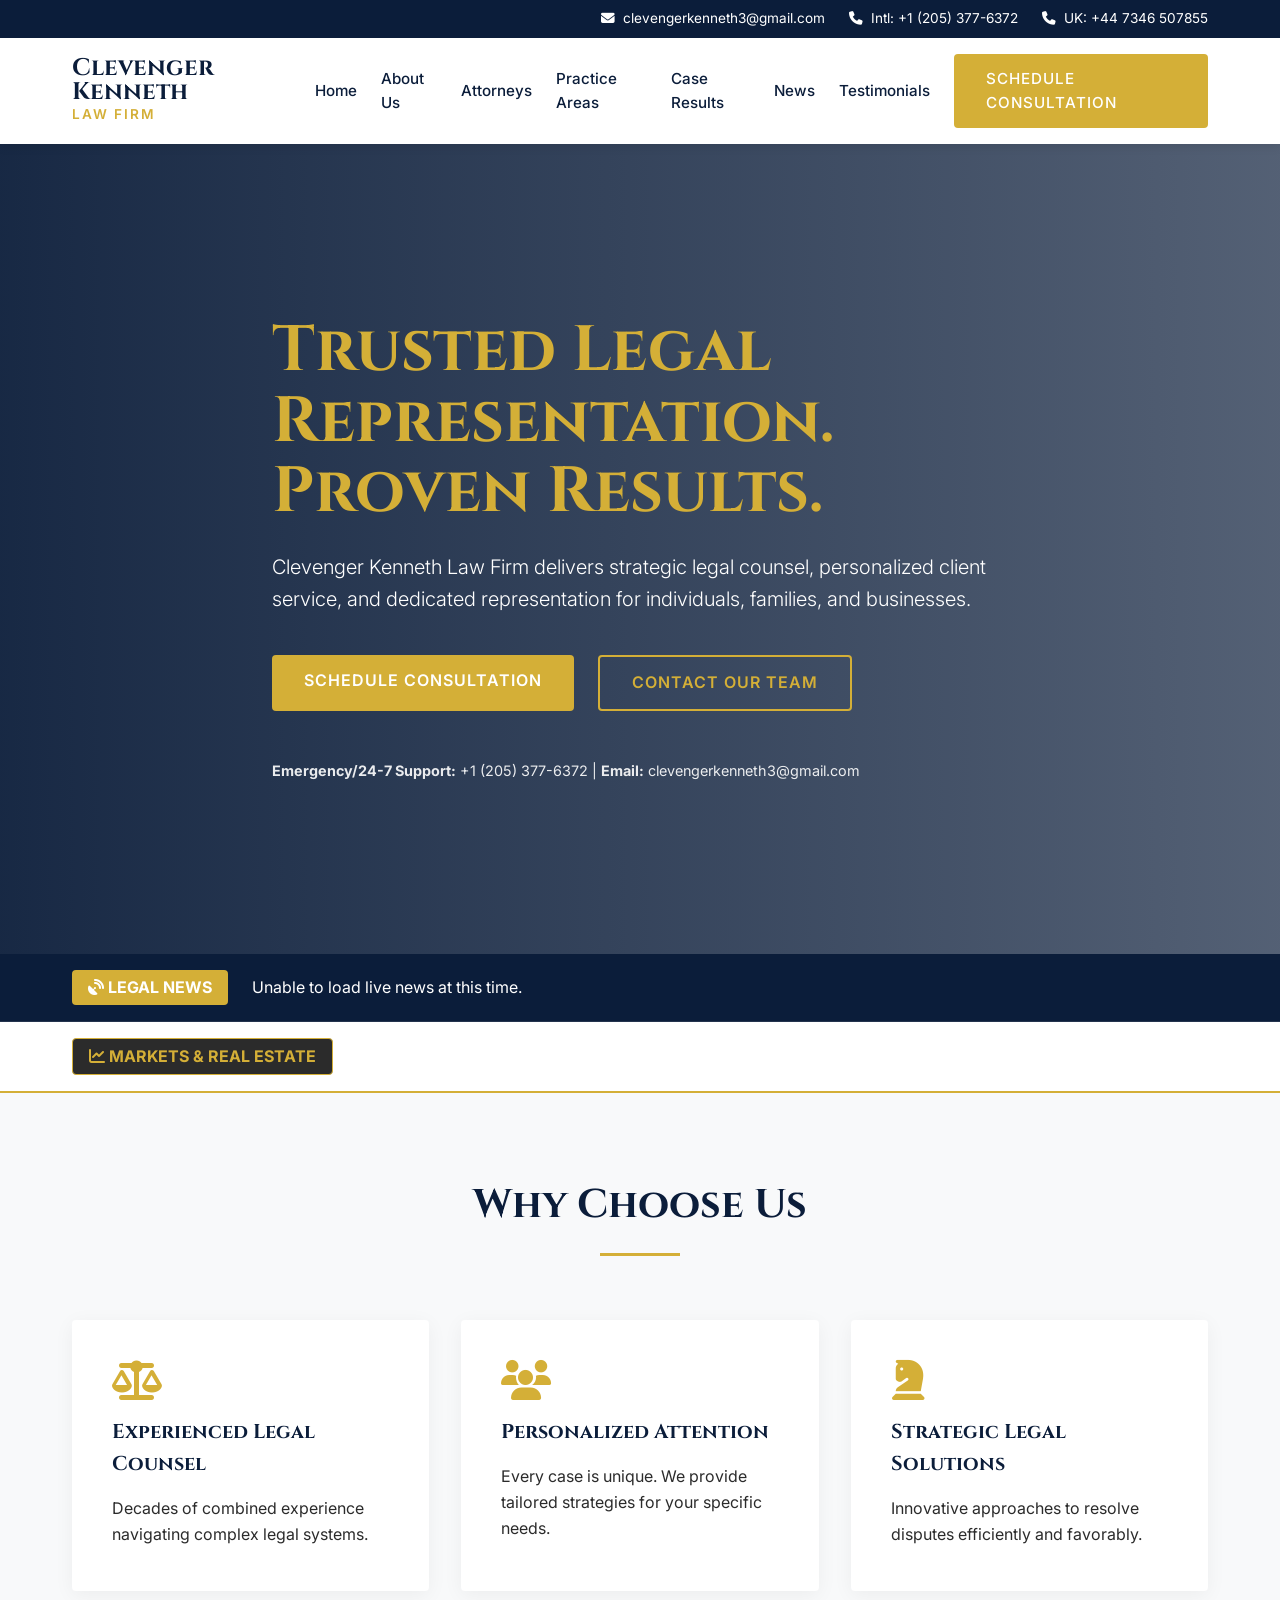
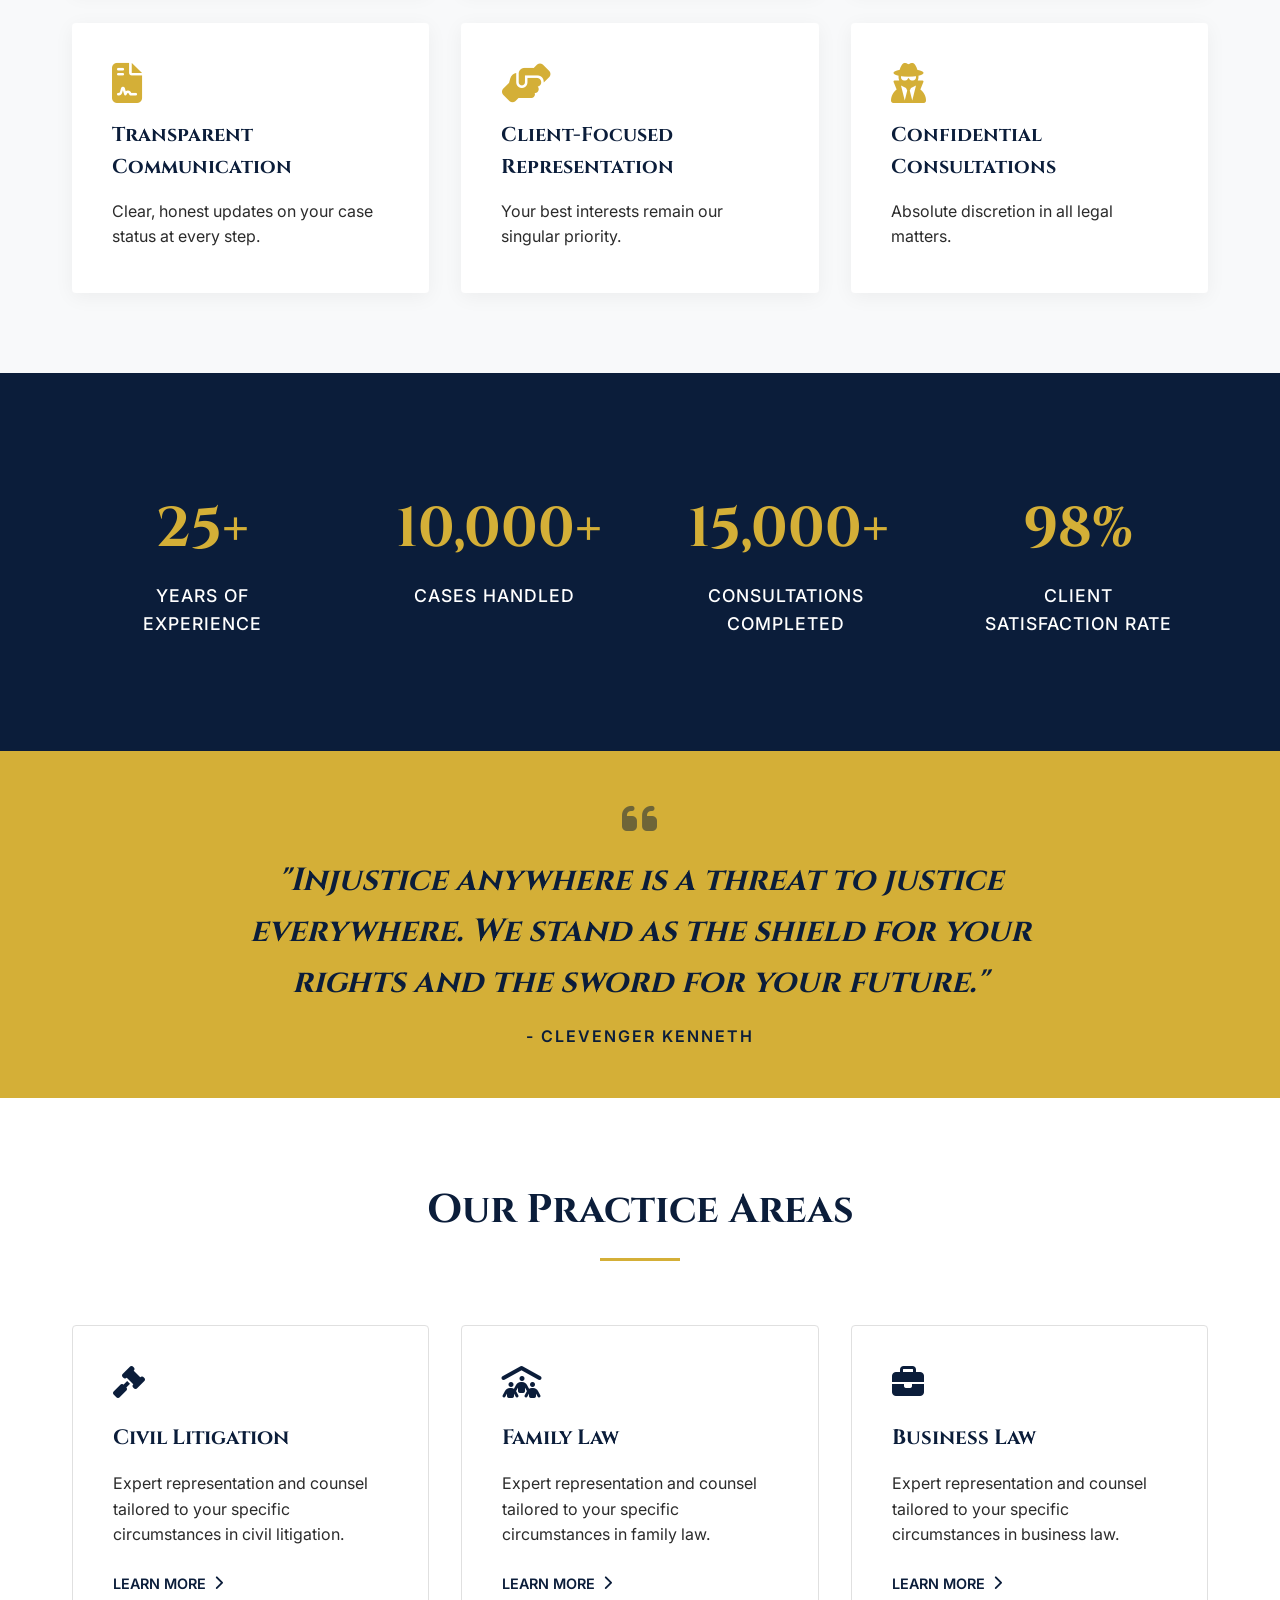
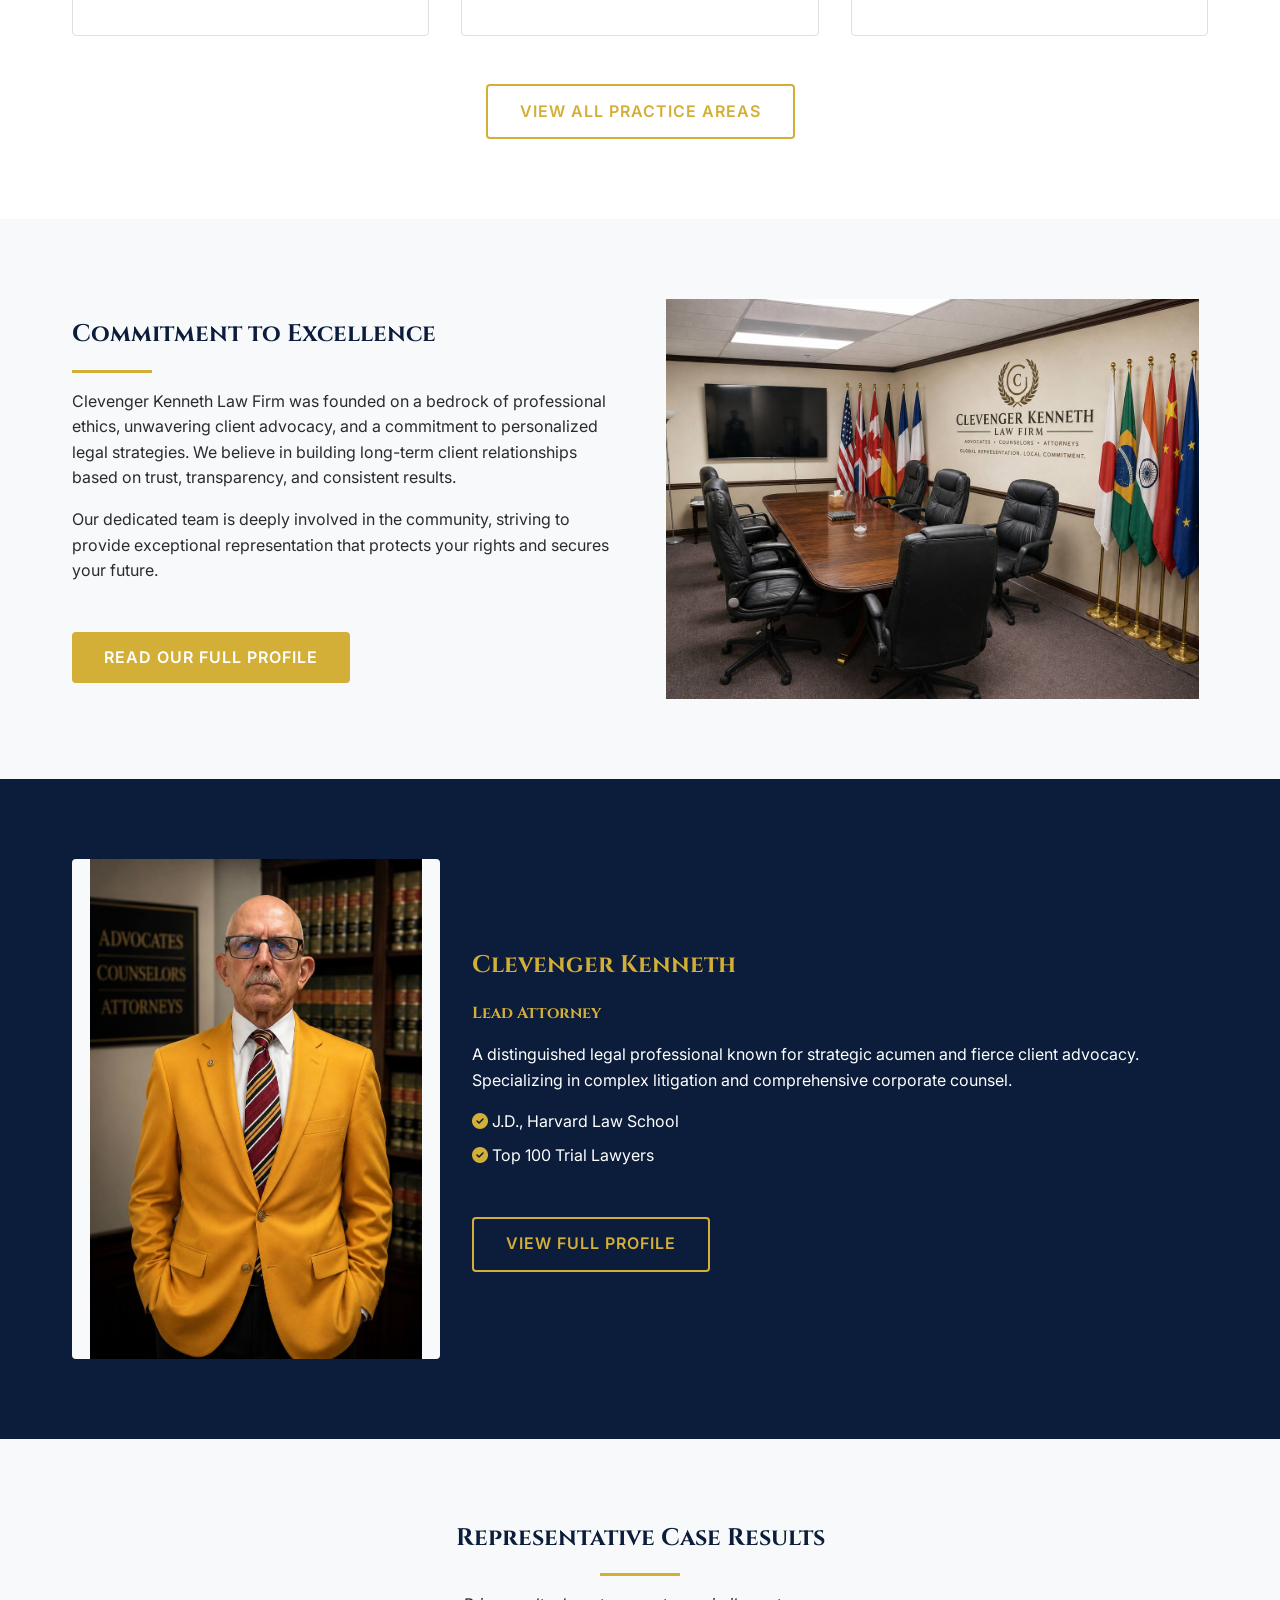
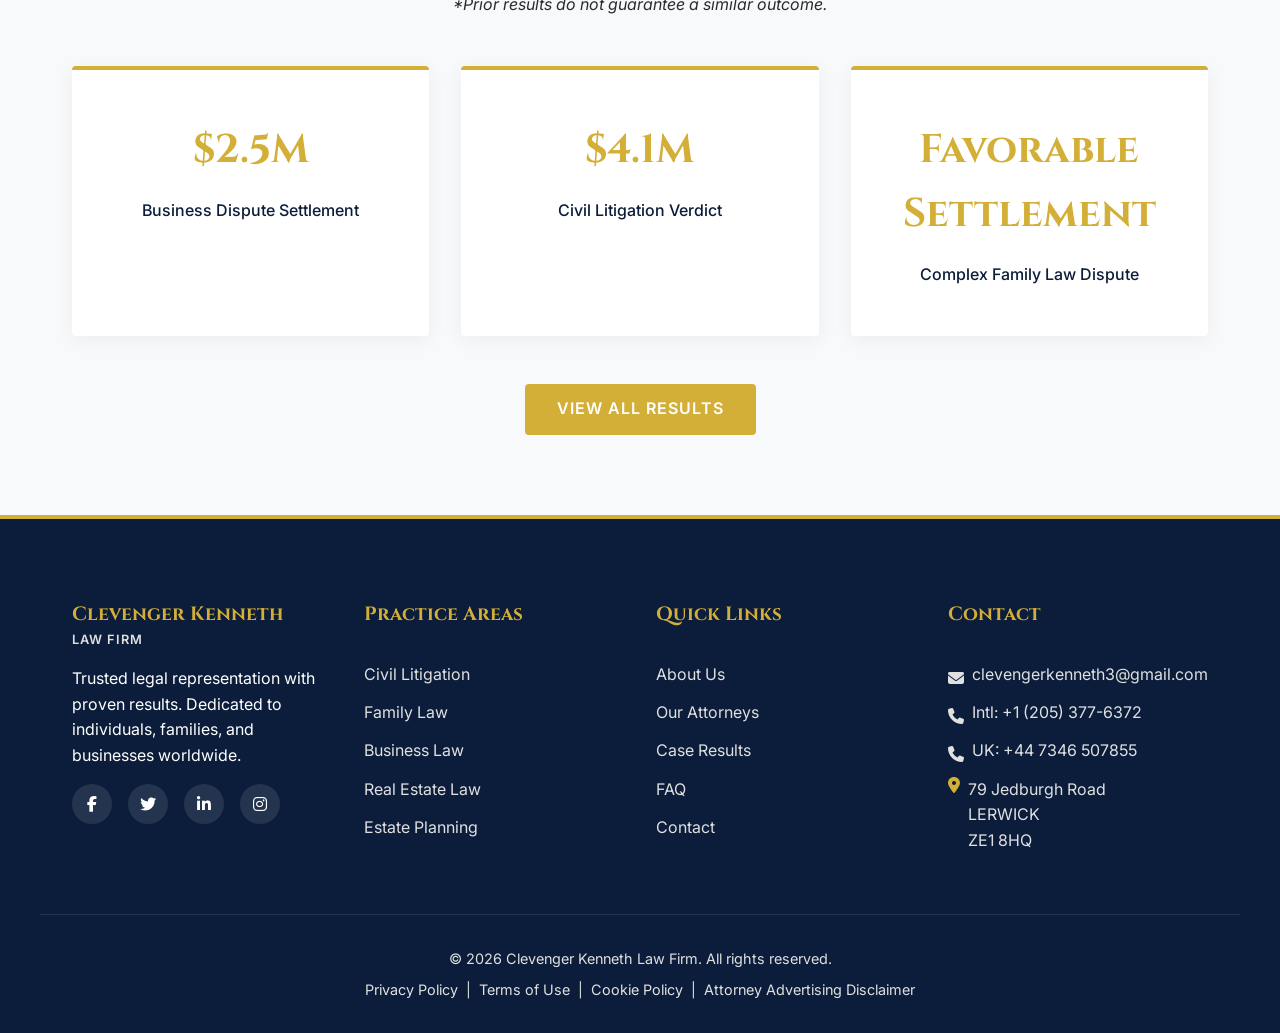
==== index.html @ 76368904 "Add files via upload" ====
<!DOCTYPE html>
<html lang="en">
<head>
    <meta charset="UTF-8">
    <meta name="viewport" content="width=device-width, initial-scale=1.0">
    <title>Clevenger Kenneth Law Firm | Trusted Legal Representation</title>
    
    <!-- Google Fonts -->
    <link rel="preconnect" href="https://fonts.googleapis.com">
    <link rel="preconnect" href="https://fonts.gstatic.com" crossorigin>
    <link href="https://fonts.googleapis.com/css2?family=Cinzel:wght@400;600;700&family=Inter:wght@300;400;500;600;700&display=swap" rel="stylesheet">
    
    <!-- FontAwesome for Icons -->
    <link rel="stylesheet" href="https://cdnjs.cloudflare.com/ajax/libs/font-awesome/6.4.0/css/all.min.css">
    
    <!-- Custom CSS -->
    <link rel="stylesheet" href="style.css">
</head>
<body>

    <!-- Header & Navigation -->
    <header class="header">
        <div class="top-bar bg-navy text-white">
            <div class="container top-bar-content">
                <div class="contact-info">
                    <span><i class="fa-solid fa-envelope"></i> <a href="mailto:clevengerkenneth3@gmail.com" class="text-white">clevengerkenneth3@gmail.com</a></span>
                    <span><i class="fa-solid fa-phone"></i> <a href="tel:+12053776372" class="text-white">Intl: +1 (205) 377-6372</a></span>
                    <span><i class="fa-solid fa-phone"></i> <a href="tel:+447346507855" class="text-white">UK: +44 7346 507855</a></span>
                </div>
            </div>
        </div>
        <nav class="navbar container">
            <a href="index.html" class="logo">
                <h1 class="text-navy">Clevenger Kenneth</h1>
                <span class="text-gold">Law Firm</span>
            </a>

            <div class="nav-links" id="navLinks">
                <a href="index.html">Home</a>
                <a href="about.html">About Us</a>
                <a href="attorneys.html">Attorneys</a>
                <a href="practice-areas.html">Practice Areas</a>
                <a href="case-results.html">Case Results</a>
                <a href="news.html">News</a>
                <a href="testimonials.html">Testimonials</a>
                <a href="contact.html" class="btn btn-primary text-white" style="color: white !important;">Schedule Consultation</a>
            </div>

            <button class="mobile-menu-btn" onclick="toggleMenu()">
                <i class="fa-solid fa-bars" id="menuIcon"></i>
            </button>
        </nav>
    </header>

    <!-- Hero Section -->
    <section class="hero">
        <div class="hero-overlay"></div>
        <div class="container hero-content">
            <h1 class="hero-title text-gold">Trusted Legal Representation. Proven Results.</h1>
            <p class="hero-subtitle text-white">
                Clevenger Kenneth Law Firm delivers strategic legal counsel, personalized client service, and dedicated representation for individuals, families, and businesses.
            </p>
            <div class="hero-buttons">
                <a href="contact.html" class="btn btn-primary">Schedule Consultation</a>
                <a href="contact.html" class="btn btn-outline">Contact Our Team</a>
            </div>
            <div class="hero-contact mt-5 text-white">
                <p><strong>Emergency/24-7 Support:</strong> <a href="tel:+12053776372" class="text-white">+1 (205) 377-6372</a> | <strong>Email:</strong> <a href="mailto:clevengerkenneth3@gmail.com" class="text-white">clevengerkenneth3@gmail.com</a></p>
            </div>
        </div>
    </section>

    <!-- Live Legal News Ticker (API) -->
    <section class="bg-navy text-white" style="padding: 1rem 0; border-bottom: 1px solid rgba(255,255,255,0.1);">
        <div class="container" style="display: flex; align-items: center;">
            <div style="background-color: var(--gold); padding: 0.3rem 1rem; border-radius: 4px; font-weight: bold; margin-right: 1.5rem; white-space: nowrap;">
                <i class="fa-solid fa-satellite-dish blink"></i> LEGAL NEWS
            </div>
            <div style="overflow: hidden; white-space: nowrap; width: 100%;">
                <div id="home-news-ticker" style="display: inline-block;">
                    Fetching latest global court cases...
                </div>
            </div>
        </div>
    </section>

    <!-- Financial Markets Ticker (API) -->
    <section class="bg-charcoal text-white" style="padding: 1rem 0; border-bottom: 2px solid var(--gold);">
        <div class="container" style="display: flex; align-items: center;">
            <div style="background-color: #2b2b2b; color: var(--gold); border: 1px solid var(--gold); padding: 0.3rem 1rem; border-radius: 4px; font-weight: bold; margin-right: 1.5rem; white-space: nowrap;">
                <i class="fa-solid fa-chart-line blink"></i> MARKETS & REAL ESTATE
            </div>
            <div style="overflow: hidden; white-space: nowrap; width: 100%;">
                <div id="finance-news-ticker" style="display: inline-block;">
                    Fetching live financial updates...
                </div>
            </div>
        </div>
    </section>

    <!-- Why Choose Us Section -->
    <section class="section why-choose-us bg-light">
        <div class="container">
            <div class="text-center section-header">
                <h2 class="text-navy">Why Choose Us</h2>
                <div class="divider"></div>
            </div>
            <div class="grid grid-cols-3">
                <div class="feature-card">
                    <i class="fa-solid fa-scale-balanced text-gold mb-3"></i>
                    <h3>Experienced Legal Counsel</h3>
                    <p class="mt-2">Decades of combined experience navigating complex legal systems.</p>
                </div>
                <div class="feature-card">
                    <i class="fa-solid fa-users text-gold mb-3"></i>
                    <h3>Personalized Attention</h3>
                    <p class="mt-2">Every case is unique. We provide tailored strategies for your specific needs.</p>
                </div>
                <div class="feature-card">
                    <i class="fa-solid fa-chess-knight text-gold mb-3"></i>
                    <h3>Strategic Legal Solutions</h3>
                    <p class="mt-2">Innovative approaches to resolve disputes efficiently and favorably.</p>
                </div>
                <div class="feature-card">
                    <i class="fa-solid fa-file-contract text-gold mb-3"></i>
                    <h3>Transparent Communication</h3>
                    <p class="mt-2">Clear, honest updates on your case status at every step.</p>
                </div>
                <div class="feature-card">
                    <i class="fa-solid fa-handshake-angle text-gold mb-3"></i>
                    <h3>Client-Focused Representation</h3>
                    <p class="mt-2">Your best interests remain our singular priority.</p>
                </div>
                <div class="feature-card">
                    <i class="fa-solid fa-user-secret text-gold mb-3"></i>
                    <h3>Confidential Consultations</h3>
                    <p class="mt-2">Absolute discretion in all legal matters.</p>
                </div>
            </div>
        </div>
    </section>

    <!-- Firm Statistics Section -->
    <section class="section stats-section bg-navy text-white text-center">
        <div class="container grid grid-cols-4">
            <div class="stat-item">
                <h3 class="text-gold counter">25+</h3>
                <p>Years of Experience</p>
            </div>
            <div class="stat-item">
                <h3 class="text-gold counter">10,000+</h3>
                <p>Cases Handled</p>
            </div>
            <div class="stat-item">
                <h3 class="text-gold counter">15,000+</h3>
                <p>Consultations Completed</p>
            </div>
            <div class="stat-item">
                <h3 class="text-gold counter">98%</h3>
                <p>Client Satisfaction Rate</p>
            </div>
        </div>
    </section>

    <!-- Daily Motivation Section -->
    <section class="section bg-gold text-navy text-center" style="background-color: var(--gold); padding: 3rem 0;">
        <div class="container">
            <i class="fa-solid fa-quote-left mb-3" style="font-size: 2.5rem; color: var(--navy); opacity: 0.5;"></i>
            <h2 style="font-family: var(--font-heading); font-size: 2rem; font-style: italic; max-width: 800px; margin: 0 auto;">"Injustice anywhere is a threat to justice everywhere. We stand as the shield for your rights and the sword for your future."</h2>
            <p class="mt-3" style="font-weight: 600; text-transform: uppercase; letter-spacing: 2px;">- Clevenger Kenneth</p>
        </div>
    </section>

    <!-- Practice Areas Section -->
    <section class="section practice-areas">
        <div class="container">
            <div class="text-center section-header">
                <h2 class="text-navy">Our Practice Areas</h2>
                <div class="divider"></div>
            </div>
            <div class="grid grid-cols-3">
                <div class="practice-card">
                    <i class="fa-solid fa-gavel practice-icon"></i>
                    <h3>Civil Litigation</h3>
                    <p>Expert representation and counsel tailored to your specific circumstances in civil litigation.</p>
                    <a href="practice-areas.html" class="learn-more">Learn More <i class="fa-solid fa-chevron-right"></i></a>
                </div>
                <div class="practice-card">
                    <i class="fa-solid fa-people-roof practice-icon"></i>
                    <h3>Family Law</h3>
                    <p>Expert representation and counsel tailored to your specific circumstances in family law.</p>
                    <a href="practice-areas.html" class="learn-more">Learn More <i class="fa-solid fa-chevron-right"></i></a>
                </div>
                <div class="practice-card">
                    <i class="fa-solid fa-briefcase practice-icon"></i>
                    <h3>Business Law</h3>
                    <p>Expert representation and counsel tailored to your specific circumstances in business law.</p>
                    <a href="practice-areas.html" class="learn-more">Learn More <i class="fa-solid fa-chevron-right"></i></a>
                </div>
            </div>
            <div class="text-center mt-5">
                <a href="practice-areas.html" class="btn btn-outline">View All Practice Areas</a>
            </div>
        </div>
    </section>

    <!-- About The Firm Section -->
    <section class="section about-firm bg-light">
        <div class="container grid about-firm-grid" style="grid-template-columns: 1fr 1fr; align-items: center;">
            <div class="about-content">
                <h2 class="text-navy">Commitment to Excellence</h2>
                <div class="divider" style="margin: 1rem 0;"></div>
                <p class="mt-3 mb-3">Clevenger Kenneth Law Firm was founded on a bedrock of professional ethics, unwavering client advocacy, and a commitment to personalized legal strategies. We believe in building long-term client relationships based on trust, transparency, and consistent results.</p>
                <p class="mb-5">Our dedicated team is deeply involved in the community, striving to provide exceptional representation that protects your rights and secures your future.</p>
                <a href="about.html" class="btn btn-primary">Read Our Full Profile</a>
            </div>
            <div class="about-image placeholder-img">
                <!-- Image Placeholder loaded via CSS -->
            </div>
        </div>
    </section>

    <!-- Attorney Profile Preview -->
    <section class="section attorney-preview bg-navy text-white">
        <div class="container grid attorney-preview-grid" style="grid-template-columns: 1fr 2fr; align-items: center;">
            <div class="attorney-img placeholder-img">
                 <!-- Headshot placeholder loaded via CSS -->
            </div>
            <div class="attorney-info">
                <h2 class="text-gold">Clevenger Kenneth</h2>
                <h4 class="text-white mt-2">Lead Attorney</h4>
                <p class="mt-3 mb-3">A distinguished legal professional known for strategic acumen and fierce client advocacy. Specializing in complex litigation and comprehensive corporate counsel.</p>
                <ul class="mb-5">
                    <li><i class="fa-solid fa-circle-check text-gold"></i> J.D., Harvard Law School</li>
                    <li class="mt-2"><i class="fa-solid fa-circle-check text-gold"></i> Top 100 Trial Lawyers</li>
                </ul>
                <a href="attorneys.html" class="btn btn-outline">View Full Profile</a>
            </div>
        </div>
    </section>

    <!-- Case Results Preview -->
    <section class="section text-center bg-light">
        <div class="container">
            <h2 class="text-navy">Representative Case Results</h2>
            <div class="divider"></div>
            <p class="mt-3 mb-5 disclaimer"><em>*Prior results do not guarantee a similar outcome.</em></p>
            <div class="grid grid-cols-3">
                 <div class="result-card">
                     <h3 class="text-gold">$2.5M</h3>
                     <p>Business Dispute Settlement</p>
                 </div>
                 <div class="result-card">
                     <h3 class="text-gold">$4.1M</h3>
                     <p>Civil Litigation Verdict</p>
                 </div>
                 <div class="result-card">
                     <h3 class="text-gold">Favorable Settlement</h3>
                     <p>Complex Family Law Dispute</p>
                 </div>
            </div>
            <div class="mt-5">
                <a href="case-results.html" class="btn btn-primary">View All Results</a>
            </div>
        </div>
    </section>

    <!-- Footer -->
    <footer class="footer bg-navy text-white section" style="padding-bottom: 2rem;">
        <div class="container grid grid-cols-4">
            <div class="footer-col">
                <a href="index.html" class="logo text-white">
                    <h2 class="text-gold" style="font-size: 1.2rem; margin-bottom: 0;">Clevenger Kenneth</h2>
                    <span style="font-size: 0.8rem; letter-spacing: 1px;">Law Firm</span>
                </a>
                <p class="mt-3 mb-3">Trusted legal representation with proven results. Dedicated to individuals, families, and businesses worldwide.</p>
                <div class="social-links mt-3">
                    <a href="#"><i class="fa-brands fa-facebook-f"></i></a>
                    <a href="#"><i class="fa-brands fa-twitter"></i></a>
                    <a href="#"><i class="fa-brands fa-linkedin-in"></i></a>
                    <a href="#"><i class="fa-brands fa-instagram"></i></a>
                </div>
            </div>

            <div class="footer-col">
                <h3 class="text-gold" style="font-size: 1.2rem;">Practice Areas</h3>
                <ul>
                    <li><a href="practice-areas.html">Civil Litigation</a></li>
                    <li><a href="practice-areas.html">Family Law</a></li>
                    <li><a href="practice-areas.html">Business Law</a></li>
                    <li><a href="practice-areas.html">Real Estate Law</a></li>
                    <li><a href="practice-areas.html">Estate Planning</a></li>
                </ul>
            </div>

            <div class="footer-col">
                <h3 class="text-gold" style="font-size: 1.2rem;">Quick Links</h3>
                <ul>
                    <li><a href="about.html">About Us</a></li>
                    <li><a href="attorneys.html">Our Attorneys</a></li>
                    <li><a href="case-results.html">Case Results</a></li>
                    <li><a href="faq.html">FAQ</a></li>
                    <li><a href="contact.html">Contact</a></li>
                </ul>
            </div>

            <div class="footer-col">
                <h3 class="text-gold" style="font-size: 1.2rem;">Contact</h3>
                <ul class="contact-info-footer">
                    <li><i class="fa-solid fa-envelope mt-2"></i> <a href="mailto:clevengerkenneth3@gmail.com" class="text-white">clevengerkenneth3@gmail.com</a></li>
                    <li><i class="fa-solid fa-phone mt-2"></i> <a href="tel:+12053776372" class="text-white">Intl: +1 (205) 377-6372</a></li>
                    <li><i class="fa-solid fa-phone mt-2"></i> <a href="tel:+447346507855" class="text-white">UK: +44 7346 507855</a></li>
                        <li><i class="fa-solid fa-location-dot text-gold mt-1"></i> <span>79 Jedburgh Road<br>LERWICK<br>ZE1 8HQ</span></li>
                </ul>
            </div>
        </div>
        
        <div class="footer-bottom container text-center mt-5">
            <p>&copy; 2026 Clevenger Kenneth Law Firm. All rights reserved.</p>
            <div class="compliance-links mt-2">
                <a href="#">Privacy Policy</a> | 
                <a href="#">Terms of Use</a> | 
                <a href="#">Cookie Policy</a> | 
                <a href="#">Attorney Advertising Disclaimer</a>
            </div>
        </div>
    </footer>

    <!-- Interactive Script -->
    <script>
        function toggleMenu() {
            const navLinks = document.getElementById('navLinks');
            const menuIcon = document.getElementById('menuIcon');
            
            if (navLinks.style.display === 'flex') {
                navLinks.style.display = 'none';
                menuIcon.classList.remove('fa-xmark');
                menuIcon.classList.add('fa-bars');
            } else {
                navLinks.style.display = 'flex';
                menuIcon.classList.remove('fa-bars');
                menuIcon.classList.add('fa-xmark');
            }
        }

        // Live News Ticker for Homepage
        if(document.getElementById('home-news-ticker')) {
            const cacheBuster = new Date().getTime();
            const NEWS_API_URL = "https://api.rss2json.com/v1/api.json?rss_url=https://www.jurist.org/news/feed/&t=" + cacheBuster;
            fetch(NEWS_API_URL)
                .then(response => response.json())
                .then(data => {
                    if(data && data.items) {
                        const newsTitles = data.items.slice(0, 5).map(item => `<a href="${item.link}" target="_blank" class="text-white" style="margin-right: 3rem;">&#x2022; ${item.title}</a>`).join('');
                        
                        // Create a marquee effect
                        document.getElementById('home-news-ticker').innerHTML = `<marquee scrollamount="5" style="color: white;">${newsTitles}</marquee>`;
                    }
                })
                .catch(err => {
                    document.getElementById('home-news-ticker').innerHTML = "Unable to load live news at this time.";
                });
        }

        // Live Real Estate Market Ticker
        if(document.getElementById('finance-news-ticker')) {
            const cacheBuster = new Date().getTime();
            const REAL_ESTATE_API_URL = "https://api.rss2json.com/v1/api.json?rss_url=https://therealdeal.com/feed/&t=" + cacheBuster; 
            fetch(REAL_ESTATE_API_URL)
                .then(response => response.json())
                .then(data => {
                    if(data && data.items) {
                        const financeTitles = data.items.slice(0, 5).map(item => `<a href="${item.link}" target="_blank" class="text-white" style="margin-right: 3rem;">&#x2022; <span style="color: var(--gold);">[REAL ESTATE]</span> ${item.title}</a>`).join('');
                        
                        document.getElementById('finance-news-ticker').innerHTML = `<marquee scrollamount="6" style="color: white;">${financeTitles}</marquee>`;
                    }
                })
                .catch(err => {
                    document.getElementById('finance-news-ticker').innerHTML = "Unable to load real estate market updates at this time.";
                });
        }
    </script>
</body>
</html>
---- style.css ----
:root {
  --navy: #0b1d3a;
  --gold: #d4af37;
  --gold-hover: #b5952f;
  --charcoal: #2b2b2b;
  --white: #ffffff;
  --light-gray: #f8f9fa;
  --medium-gray: #e0e0e0;
  
  --font-heading: 'Cinzel', serif;
  --font-body: 'Inter', sans-serif;
  
  --transition: all 0.3s ease-in-out;
}

* {
  margin: 0;
  padding: 0;
  box-sizing: border-box;
}

body {
  font-family: var(--font-body);
  color: var(--charcoal);
  background-color: var(--white);
  line-height: 1.6;
  -webkit-font-smoothing: antialiased;
}

h1, h2, h3, h4, h5, h6 {
  font-family: var(--font-heading);
  color: var(--navy);
  font-weight: 700;
  margin-bottom: 1rem;
}

a {
  text-decoration: none;
  color: var(--navy);
  transition: var(--transition);
}

a:hover {
  color: var(--gold);
}

ul {
  list-style: none;
}

.container {
  width: 100%;
  max-width: 1200px;
  margin: 0 auto;
  padding: 0 2rem;
}

/* Typography & Utilities */
.text-gold { color: var(--gold); }
.text-white { color: var(--white); }
.text-navy { color: var(--navy); }
.text-charcoal { color: var(--charcoal); }
.text-center { text-align: center; }
.mt-2 { margin-top: 0.5rem; }
.mt-3 { margin-top: 1rem; }
.mt-5 { margin-top: 3rem; }
.mb-3 { margin-bottom: 1rem; }
.mb-5 { margin-bottom: 3rem; }

/* Buttons */
.btn {
  display: inline-block;
  padding: 0.8rem 2rem;
  font-size: 1rem;
  font-weight: 600;
  text-transform: uppercase;
  letter-spacing: 1px;
  border: none;
  cursor: pointer;
  transition: var(--transition);
  border-radius: 4px;
}

.btn-primary {
  background-color: var(--gold);
  color: var(--white);
}

.btn-primary:hover {
  background-color: var(--navy);
  color: var(--white);
}

.btn-outline {
  background-color: transparent;
  border: 2px solid var(--gold);
  color: var(--gold);
}

.btn-outline:hover {
  background-color: var(--gold);
  color: var(--white);
}

/* Sections */
.section {
  padding: 5rem 0;
}

.bg-navy { background-color: var(--navy); color: var(--white); }
.bg-navy h1, .bg-navy h2, .bg-navy h3, .bg-navy h4 { color: var(--gold); }
.bg-light { background-color: var(--light-gray); }

/* Grid */
.grid {
  display: grid;
  gap: 2rem;
}

.grid-cols-2 { grid-template-columns: repeat(auto-fit, minmax(300px, 1fr)); }
.grid-cols-3 { grid-template-columns: repeat(auto-fit, minmax(320px, 1fr)); }
.grid-cols-4 { grid-template-columns: repeat(auto-fit, minmax(250px, 1fr)); }

/* Header & Navbar */
.header {
  position: sticky;
  top: 0;
  z-index: 1000;
  background-color: var(--white);
  box-shadow: 0 2px 10px rgba(0,0,0,0.1);
}

.top-bar {
  padding: 0.5rem 0;
  font-size: 0.85rem;
}

.top-bar-content {
  display: flex;
  justify-content: flex-end;
}

.contact-info {
  display: flex;
  gap: 1.5rem;
  align-items: center;
}

.contact-info span {
  display: flex;
  align-items: center;
  gap: 0.5rem;
}

.navbar {
  display: flex;
  justify-content: space-between;
  align-items: center;
  padding: 1rem 2rem;
}

.logo {
  display: flex;
  flex-direction: column;
}

.logo h1 {
  margin: 0;
  font-size: 1.5rem;
  line-height: 1;
}

.logo span {
  font-family: var(--font-body);
  font-size: 0.85rem;
  letter-spacing: 2px;
  text-transform: uppercase;
  font-weight: 600;
}

.nav-links {
  display: flex;
  align-items: center;
  gap: 1.5rem;
}

.nav-links a {
  font-weight: 500;
  font-size: 0.95rem;
}

.nav-links a:hover {
  color: var(--gold);
}

.mobile-menu-btn {
  display: none;
  background: none;
  border: none;
  cursor: pointer;
  color: var(--navy);
  font-size: 1.5rem;
}

/* Footer */
.footer {
  border-top: 4px solid var(--gold);
}

.footer-col ul {
  padding-top: 1rem;
}

.footer-col li {
  margin-bottom: 0.8rem;
}

.footer-col a {
  color: var(--medium-gray);
}

.footer-col a:hover {
  color: var(--gold);
}

.social-links {
  display: flex;
  gap: 1rem;
}

.social-links a {
  color: var(--white);
  background-color: rgba(255,255,255,0.1);
  width: 40px;
  height: 40px;
  display: flex;
  align-items: center;
  justify-content: center;
  border-radius: 50%;
}

.social-links a:hover {
  background-color: var(--gold);
}

.contact-info-footer li {
  display: flex;
  align-items: flex-start;
  gap: 0.5rem;
  color: var(--medium-gray);
}

.footer-bottom {
  border-top: 1px solid rgba(255,255,255,0.1);
  padding-top: 2rem;
  font-size: 0.9rem;
  color: var(--medium-gray);
}

.compliance-links {
  display: flex;
  justify-content: center;
  gap: 0.5rem;
  flex-wrap: wrap;
}

.compliance-links a {
  color: var(--medium-gray);
}

.compliance-links a:hover {
  color: var(--gold);
}

/* Hero Section */
.hero {
  position: relative;
  height: 90vh;
  min-height: 600px;
  display: flex;
  align-items: center;
  background-image: url('https://images.unsplash.com/photo-1589829085413-56de8ae18c73?q=80&w=2112&auto=format&fit=crop');
  background-size: cover;
  background-position: center;
}

.hero-overlay {
  position: absolute;
  top: 0;
  left: 0;
  right: 0;
  bottom: 0;
  background: linear-gradient(90deg, rgba(11,29,58,0.95) 0%, rgba(11,29,58,0.7) 100%);
  z-index: 1;
}

.hero-content {
  position: relative;
  z-index: 2;
  max-width: 800px;
}

.hero-title {
  font-size: 4rem;
  line-height: 1.1;
  margin-bottom: 1.5rem;
}

.hero-subtitle {
  font-size: 1.25rem;
  margin-bottom: 2.5rem;
  font-weight: 300;
}

.hero-buttons {
  display: flex;
  gap: 1.5rem;
}

.hero-contact {
  font-size: 0.9rem;
  opacity: 0.9;
}

/* Common Section Styles */
.section-header {
  margin-bottom: 4rem;
}

.section-header h2 {
  font-size: 2.5rem;
  margin-bottom: 1rem;
}

.divider {
  height: 3px;
  width: 80px;
  background-color: var(--gold);
  margin: 0 auto;
}

/* Feature Cards */
.feature-card {
  background-color: var(--white);
  padding: 2.5rem;
  border-radius: 4px;
  box-shadow: 0 4px 20px rgba(0,0,0,0.05);
  transition: var(--transition);
  border-bottom: 3px solid transparent;
}

.feature-card:hover {
  transform: translateY(-10px);
  border-bottom-color: var(--gold);
  box-shadow: 0 10px 30px rgba(0,0,0,0.1);
}

.feature-card i {
  font-size: 2.5rem;
}

.feature-card h3 {
  font-size: 1.25rem;
}

/* Stats Section */
.stat-item {
  padding: 2rem;
}

.stat-item h3 {
  font-size: 3.5rem;
  margin-bottom: 0.5rem;
}

.stat-item p {
  font-size: 1.1rem;
  font-weight: 500;
  letter-spacing: 1px;
  text-transform: uppercase;
}

/* Practice Cards */
.practice-card {
  border: 1px solid var(--medium-gray);
  padding: 2.5rem;
  border-radius: 4px;
  transition: var(--transition);
}

.practice-card:hover {
  border-color: var(--gold);
  background-color: var(--navy);
  color: var(--white);
}

.practice-card:hover h3, .practice-card:hover .learn-more {
  color: var(--gold);
}

.practice-card:hover .practice-icon {
  color: var(--white);
}

.practice-icon {
  color: var(--navy);
  margin-bottom: 1.5rem;
  font-size: 2rem;
}

.practice-card h3 {
  font-size: 1.3rem;
  margin-bottom: 1rem;
  transition: var(--transition);
}

.learn-more {
  display: flex;
  align-items: center;
  gap: 0.5rem;
  margin-top: 1.5rem;
  font-weight: 600;
  text-transform: uppercase;
  font-size: 0.9rem;
}

/* Images */
.placeholder-img {
  background-color: var(--light-gray);
  height: 400px;
  border-radius: 4px;
  display: flex;
  align-items: center;
  justify-content: center;
  color: var(--charcoal);
  background-image: url('office.jpg');
  background-size: contain;
  background-repeat: no-repeat;
  background-position: center;
}

.attorney-img {
  background-color: var(--light-gray);
  background-image: url('clevenger.jpg');
  background-size: contain;
  background-repeat: no-repeat;
  background-position: center;
  height: 500px;
}

/* Result Cards */
.result-card {
  background-color: var(--white);
  padding: 3rem 2rem;
  border-radius: 4px;
  border-top: 4px solid var(--gold);
  box-shadow: 0 4px 20px rgba(0,0,0,0.05);
}

.result-card h3 {
  font-size: 2.5rem;
  margin-bottom: 1rem;
}

.result-card p {
  font-weight: 500;
  color: var(--navy);
}

/* Page Headers */
.page-header {
  padding: 8rem 0 4rem;
  text-align: center;
}

.page-header h1 {
  font-size: 3.5rem;
}

/* Forms */
.form-group {
  margin-bottom: 1.5rem;
}

.form-group label {
  display: block;
  margin-bottom: 0.5rem;
  font-weight: 600;
}

.form-control {
  width: 100%;
  padding: 0.8rem;
  border: 1px solid var(--medium-gray);
  border-radius: 4px;
  font-family: var(--font-body);
}

.form-control:focus {
  outline: none;
  border-color: var(--gold);
  box-shadow: 0 0 0 2px rgba(212, 175, 55, 0.2);
}

@media (max-width: 992px) {
  .nav-links {
    display: none;
    position: absolute;
    top: 100%;
    left: 0;
    right: 0;
    background-color: var(--white);
    flex-direction: column;
    padding: 2rem;
    box-shadow: 0 4px 6px rgba(0,0,0,0.1);
  }
  
  .nav-links.open {
    display: flex;
  }

  .mobile-menu-btn {
    display: block;
  }

  .top-bar-content {
    justify-content: center;
  }
  
  .contact-info {
    flex-direction: column;
    gap: 0.5rem;
  }
}

@media (max-width: 768px) {
  .hero-title { font-size: 2.5rem; }
  .grid-cols-3, .grid-cols-4, .grid-cols-2 { grid-template-columns: 1fr !important; }
  .about-firm-grid, .attorney-preview-grid { grid-template-columns: 1fr !important; }
  .hero-buttons { flex-direction: column; }
}
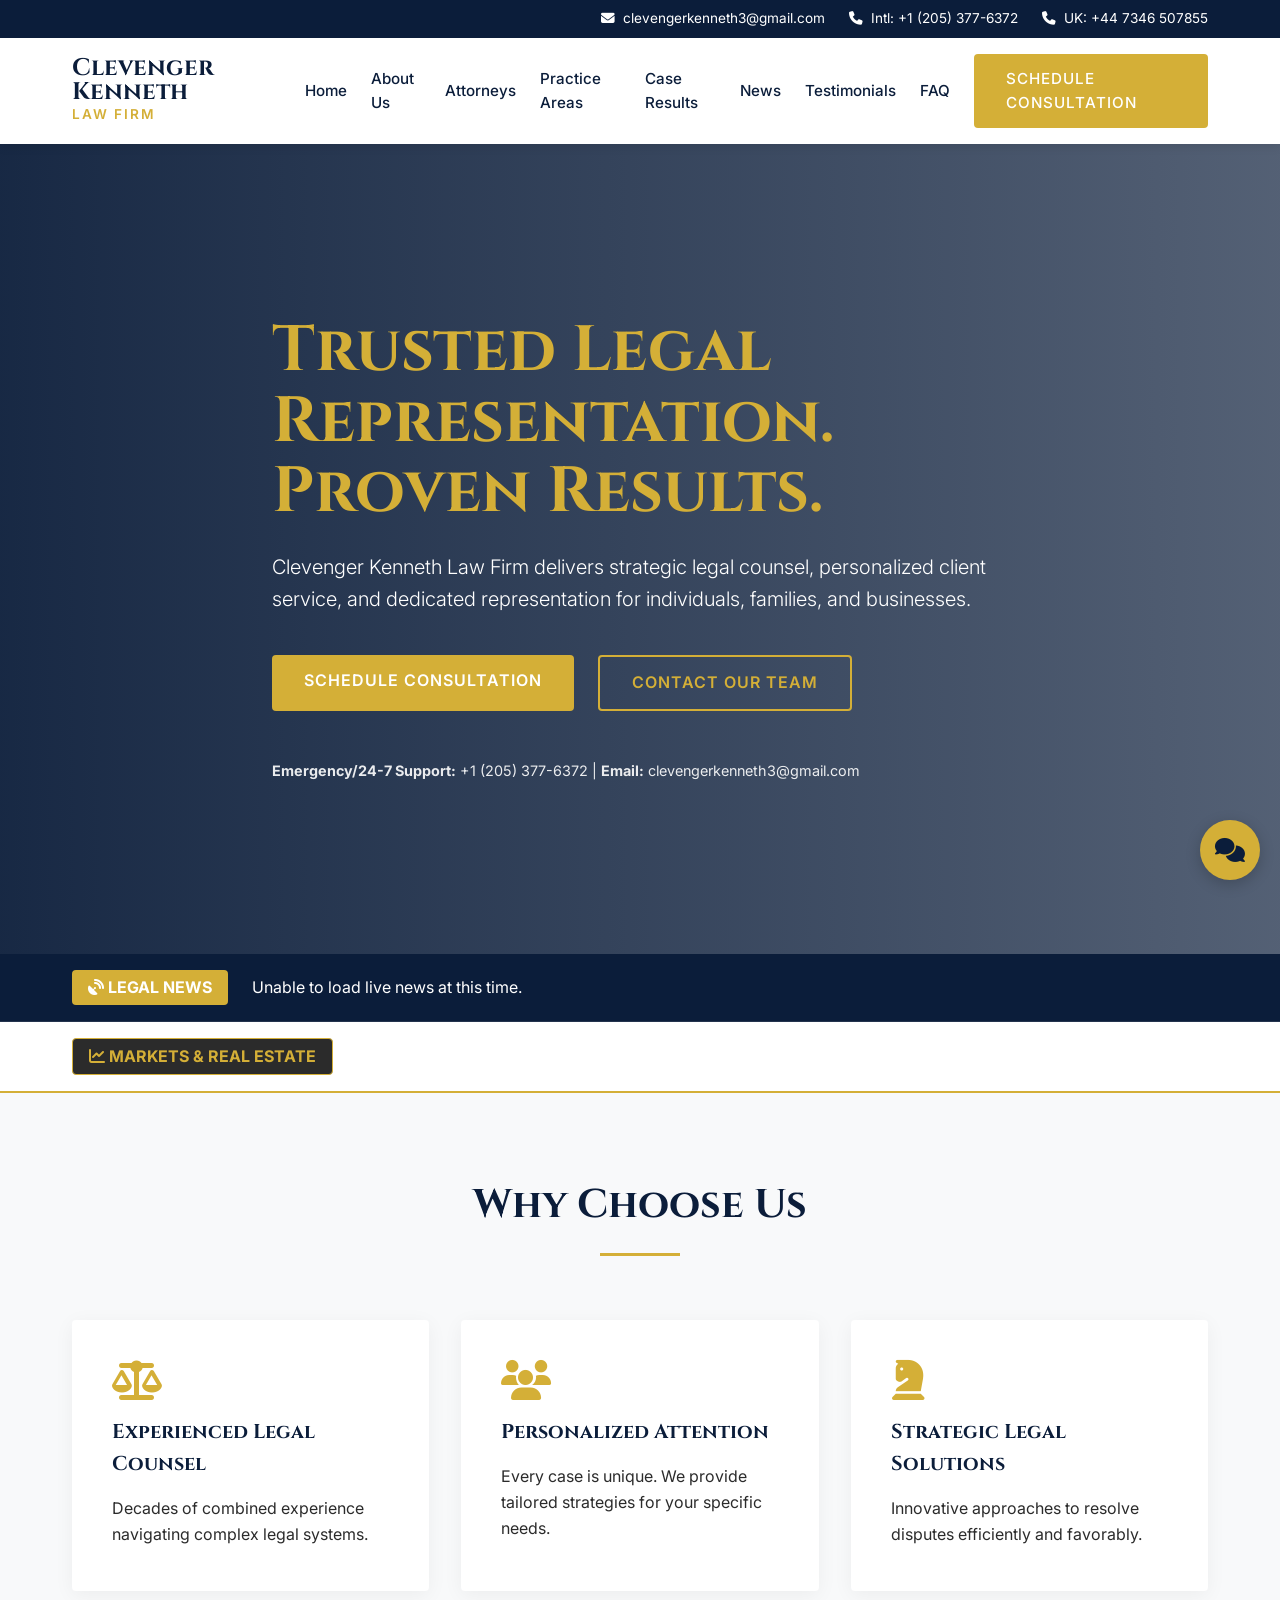
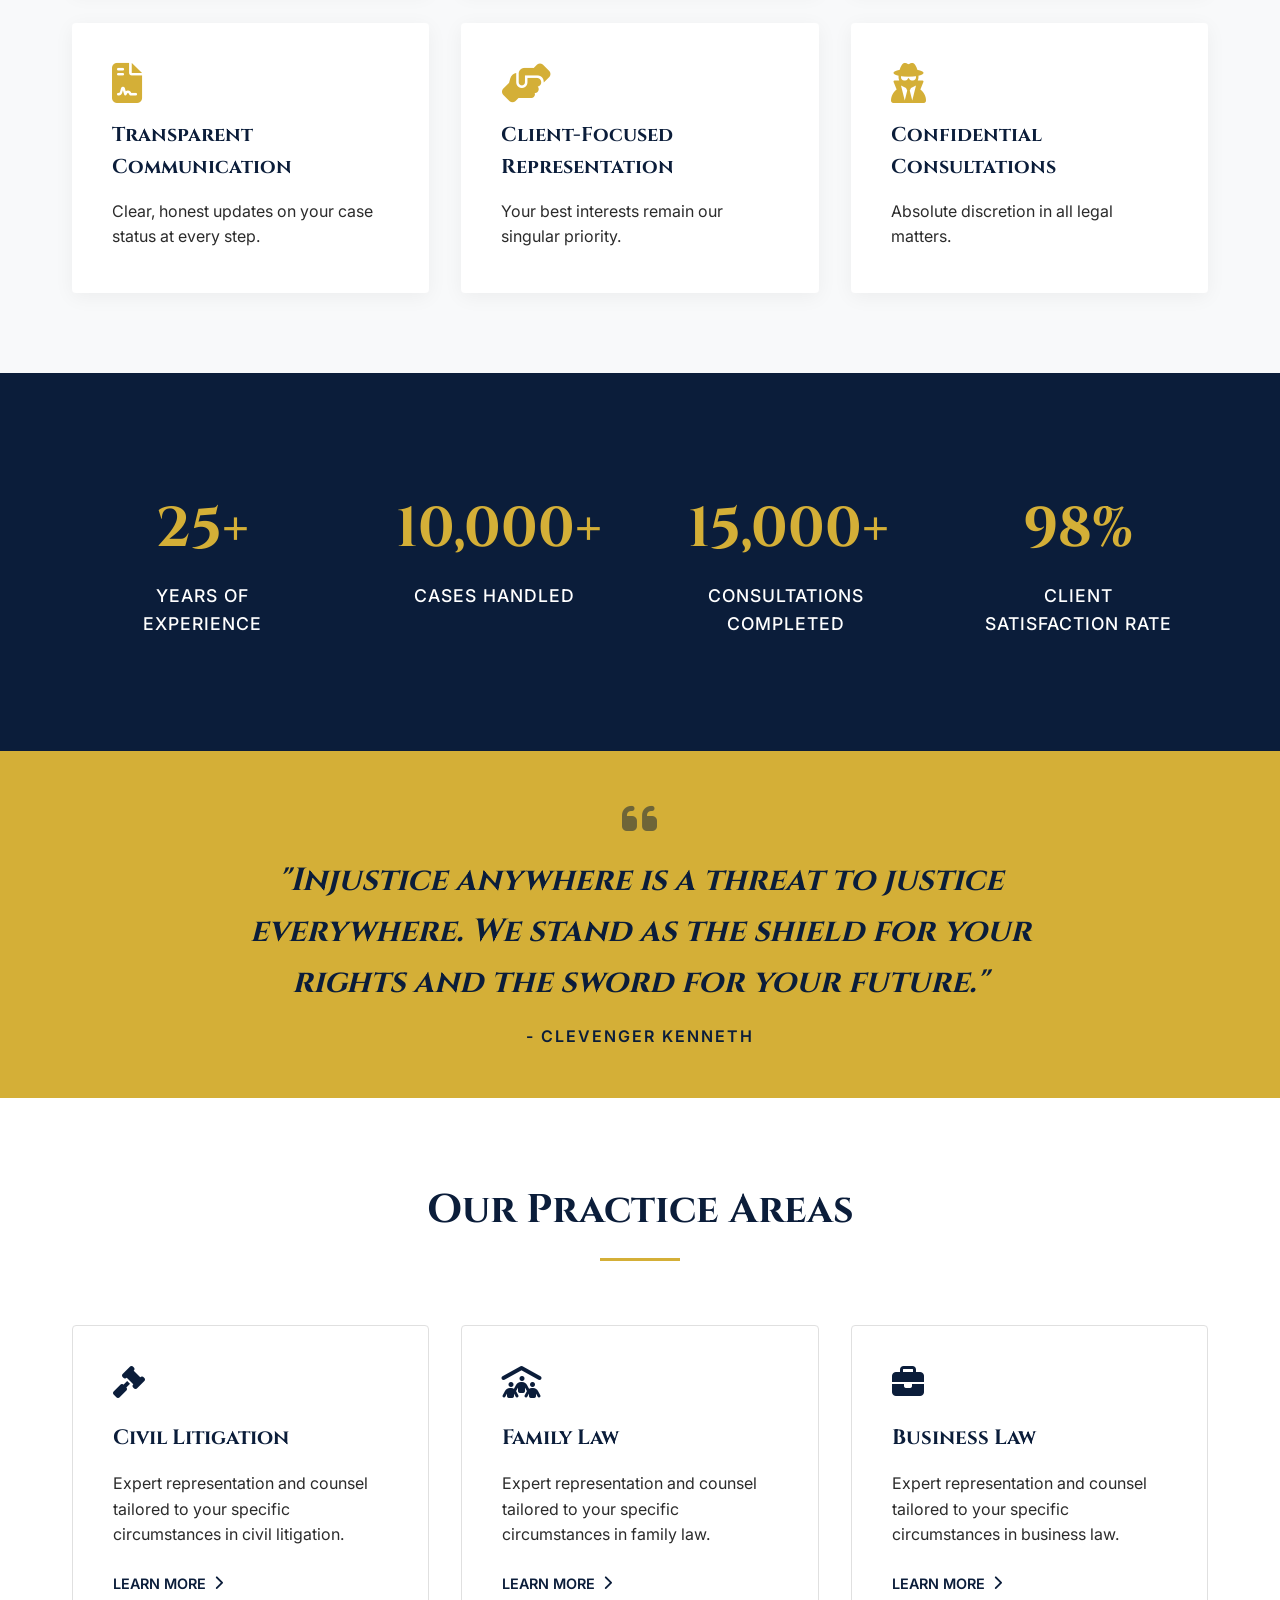
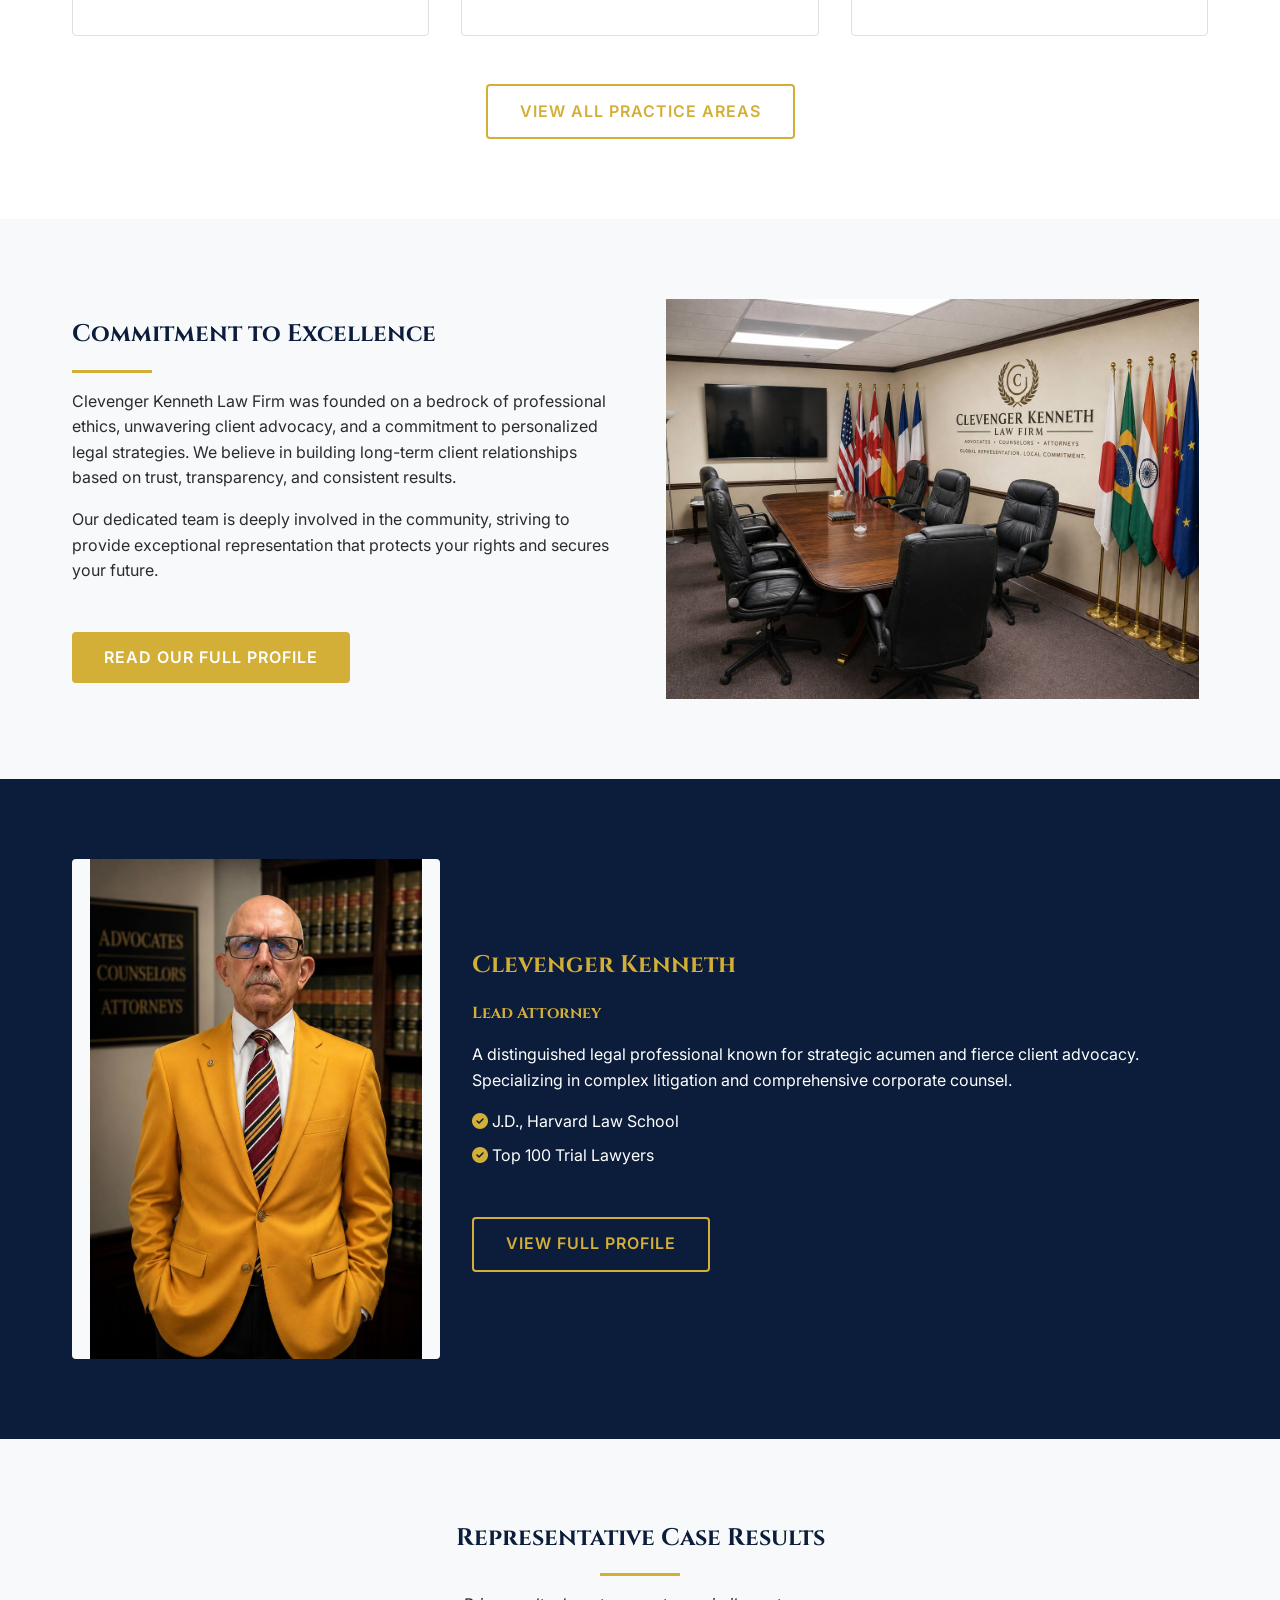
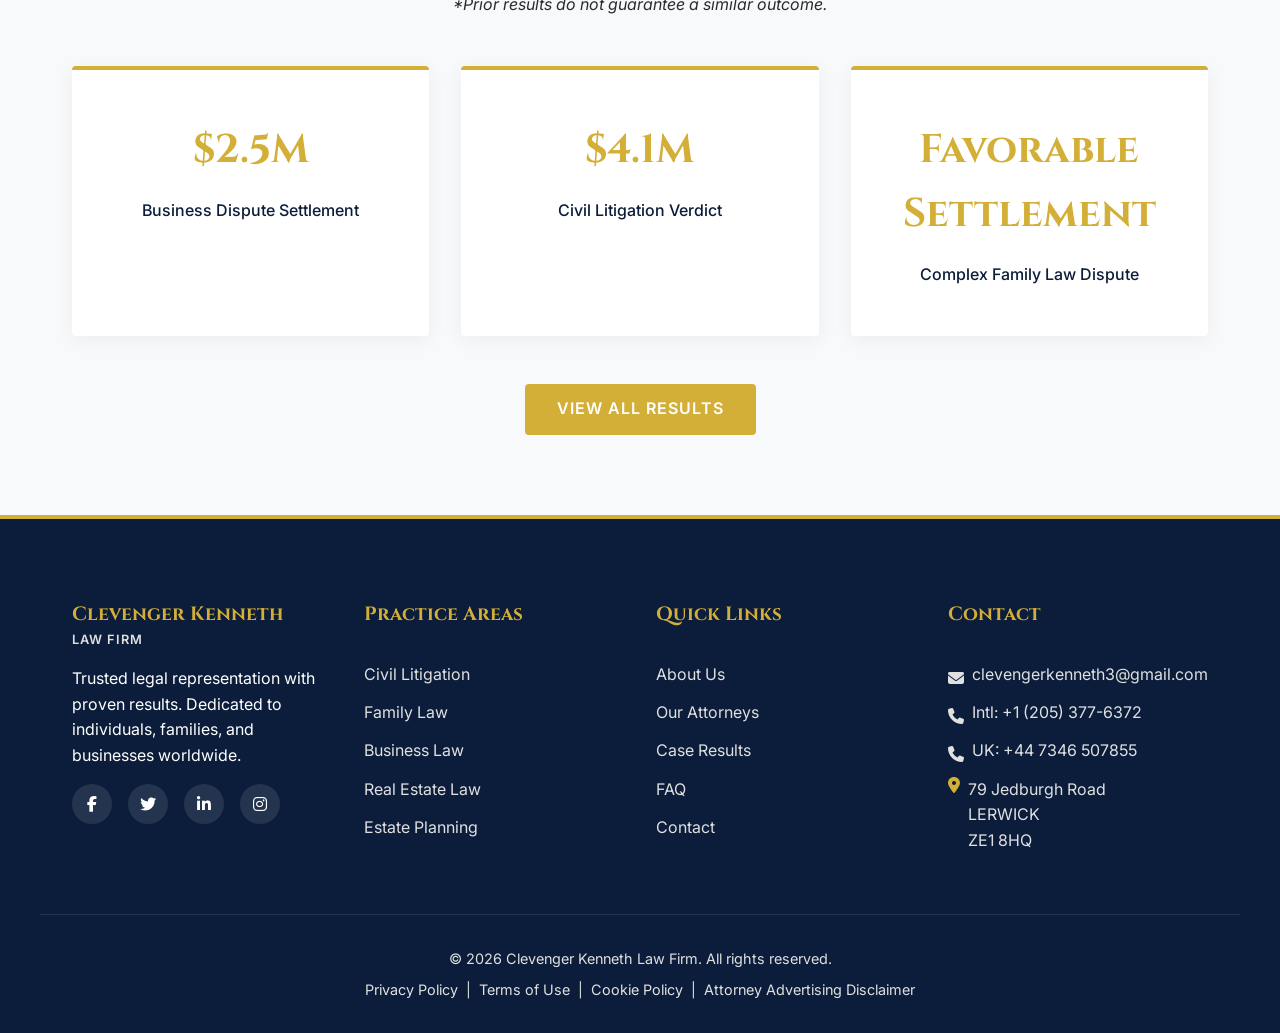
==== commit cb1566a6: "Add files via upload" ====
--- a/index.html
+++ b/index.html
@@ -43,6 +43,7 @@
                 <a href="case-results.html">Case Results</a>
                 <a href="news.html">News</a>
                 <a href="testimonials.html">Testimonials</a>
+                <a href="faq.html">FAQ</a>
                 <a href="contact.html" class="btn btn-primary text-white" style="color: white !important;">Schedule Consultation</a>
             </div>
 
@@ -379,6 +380,44 @@
                     document.getElementById('finance-news-ticker').innerHTML = "Unable to load real estate market updates at this time.";
                 });
         }
+
+        // Chat Widget Logic
+        function toggleChat() {
+            const chatBox = document.getElementById('chatBox');
+            chatBox.style.display = chatBox.style.display === 'block' ? 'none' : 'block';
+        }
+
+        function handleChatSubmit(e) {
+            e.preventDefault();
+            const input = document.getElementById('chatInput').value;
+            if(!input) return;
+            const body = encodeURIComponent("Chat inquiry:\\n\\n" + input + "\\n\\nPlease reply to this inquiry.");
+            window.location.href = "mailto:clevengerkenneth3@gmail.com?subject=New FAQ Chat Inquiry&body=" + body;
+            document.getElementById('chatInput').value = '';
+            toggleChat();
+        }
     </script>
+
+    <!-- Chat Widget HTML -->
+    <div class="chat-widget">
+        <button class="chat-toggle" onclick="toggleChat()">
+            <i class="fa-solid fa-comments"></i>
+        </button>
+        <div class="chat-box" id="chatBox">
+            <div class="chat-header">
+                <h4>Firm Support</h4>
+                <button class="chat-close" onclick="toggleChat()"><i class="fa-solid fa-xmark"></i></button>
+            </div>
+            <div class="chat-body" id="chatBody">
+                <div class="chat-message system">
+                    Hello! Do you have any questions about our services or need to book a consultation? Send us a message and we'll reply via email.
+                </div>
+            </div>
+            <form class="chat-input" onsubmit="handleChatSubmit(event)">
+                <input type="text" id="chatInput" placeholder="Type your question..." required>
+                <button type="submit"><i class="fa-solid fa-paper-plane"></i></button>
+            </form>
+        </div>
+    </div>
 </body>
 </html>
--- a/style.css
+++ b/style.css
@@ -446,6 +446,164 @@
   background-repeat: no-repeat;
   background-position: center;
   height: 500px;
+}
+
+/* FAQ Accordion */
+details.faq-item {
+  background-color: var(--white);
+  border: 1px solid var(--medium-gray);
+  border-radius: 4px;
+  margin-bottom: 1rem;
+  overflow: hidden;
+  transition: var(--transition);
+}
+
+details.faq-item[open] {
+  border-color: var(--gold);
+  box-shadow: 0 4px 15px rgba(0,0,0,0.05);
+}
+
+details.faq-item summary {
+  padding: 1.5rem;
+  font-weight: 600;
+  font-size: 1.1rem;
+  color: var(--navy);
+  cursor: pointer;
+  list-style: none;
+  display: flex;
+  justify-content: space-between;
+  align-items: center;
+}
+
+details.faq-item summary::-webkit-details-marker {
+  display: none;
+}
+
+details.faq-item summary::after {
+  content: '\f078';
+  font-family: "Font Awesome 6 Free";
+  font-weight: 900;
+  color: var(--gold);
+  transition: transform 0.3s ease;
+}
+
+details.faq-item[open] summary::after {
+  transform: rotate(180deg);
+}
+
+details.faq-item .faq-content {
+  padding: 0 1.5rem 1.5rem 1.5rem;
+  color: var(--charcoal);
+  line-height: 1.8;
+}
+
+/* Chat Widget */
+.chat-widget {
+  position: fixed;
+  bottom: 20px;
+  right: 20px;
+  z-index: 1000;
+  font-family: 'Inter', sans-serif;
+}
+
+.chat-toggle {
+  background-color: var(--gold);
+  color: var(--navy);
+  border: none;
+  border-radius: 50%;
+  width: 60px;
+  height: 60px;
+  font-size: 1.5rem;
+  cursor: pointer;
+  box-shadow: 0 4px 15px rgba(0,0,0,0.2);
+  display: flex;
+  align-items: center;
+  justify-content: center;
+  transition: transform 0.3s ease;
+}
+
+.chat-toggle:hover {
+  transform: scale(1.05);
+}
+
+.chat-box {
+  display: none;
+  position: absolute;
+  bottom: 80px;
+  right: 0;
+  width: 320px;
+  background-color: white;
+  border-radius: 8px;
+  box-shadow: 0 5px 25px rgba(0,0,0,0.15);
+  overflow: hidden;
+  border: 1px solid var(--medium-gray);
+}
+
+.chat-header {
+  background-color: var(--navy);
+  color: var(--white);
+  padding: 1rem;
+  display: flex;
+  justify-content: space-between;
+  align-items: center;
+}
+
+.chat-header h4 {
+  margin: 0;
+  font-size: 1rem;
+}
+
+.chat-close {
+  background: none;
+  border: none;
+  color: white;
+  cursor: pointer;
+  font-size: 1.2rem;
+}
+
+.chat-body {
+  padding: 1rem;
+  max-height: 300px;
+  overflow-y: auto;
+  background-color: #f9f9f9;
+}
+
+.chat-message {
+  margin-bottom: 1rem;
+  padding: 0.8rem;
+  border-radius: 8px;
+  font-size: 0.9rem;
+  line-height: 1.4;
+}
+
+.chat-message.system {
+  background-color: var(--light-gray);
+  color: var(--navy);
+  border-left: 3px solid var(--gold);
+}
+
+.chat-input {
+  display: flex;
+  border-top: 1px solid var(--medium-gray);
+  padding: 0.5rem;
+  background: white;
+}
+
+.chat-input input {
+  flex-grow: 1;
+  border: none;
+  padding: 0.5rem;
+  outline: none;
+}
+
+.chat-input button {
+  background-color: var(--gold);
+  color: var(--navy);
+  border: none;
+  padding: 0.5rem 1rem;
+  border-radius: 4px;
+  cursor: pointer;
+  font-weight: bold;
 }
 
 /* Result Cards */
